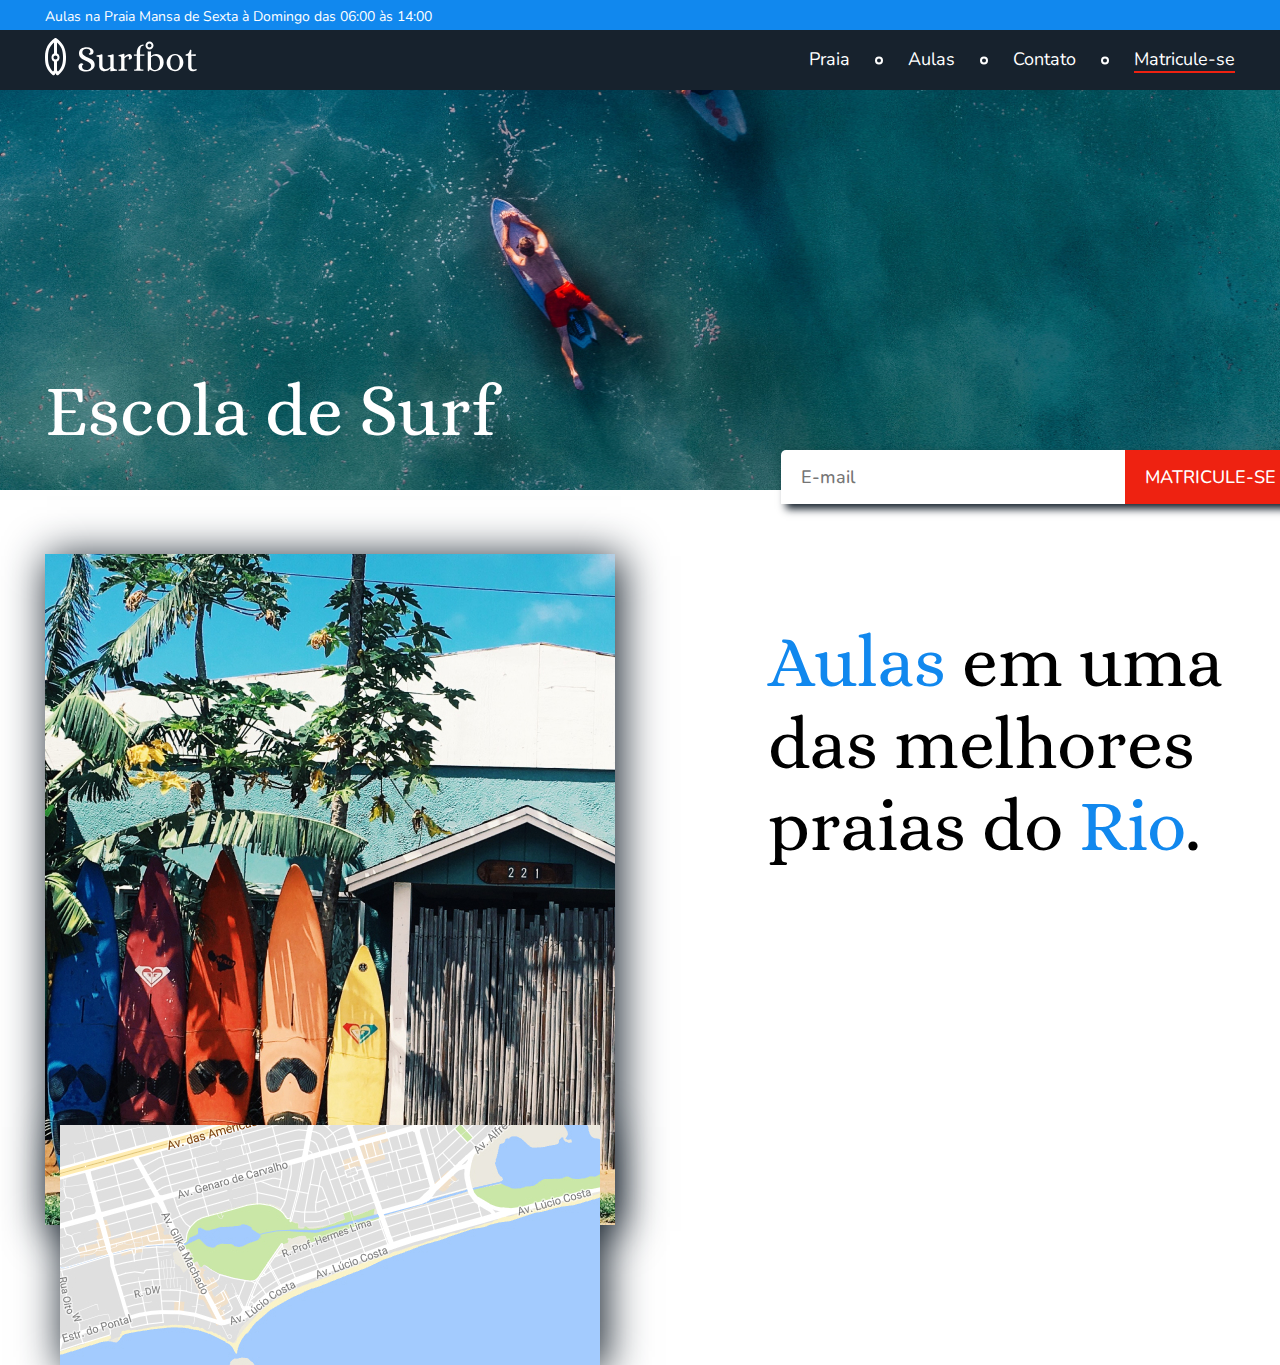
==== html/index.html @ c763ec60 ":whale2: 2021 :whale2:" ====
<!DOCTYPE html>
<html lang="pt-br">
  <head>
    <meta charset="UTF-8" />
    <title>Surfbot | Escola Especializada em Surf</title>

    <meta property="og:type" content="website" />
    <meta
      property="og:title"
      content="Surfbot - Escola Especializada em Surf"
    />
    <meta
      property="og:title"
      content="Cursos de Surf para Crianças, Jovens, Adultos e Profissionais na Praia Mansa, Rio de Janeiro (RJ)."
    />
    <meta property="og:url" content="http://surfbot.com" />

    <link rel="shortcut icon" href="../more/icons/surfbot-footer-icon.svg" />
    <link rel="stylesheet" href="../css/landing-page.css" />

    <!-- Nunito -->
    <link rel="preconnect" href="https://fonts.gstatic.com" />
    <link
      href="https://fonts.googleapis.com/css2?family=Nunito&display=swap"
      rel="stylesheet"
    />

    <!-- Alice -->
    <link rel="preconnect" href="https://fonts.gstatic.com" />
    <link
      href="https://fonts.googleapis.com/css2?family=Alice&family=Nunito&display=swap"
      rel="stylesheet"
    />
  </head>

  <body>
    <header>
      <div class="descriptionAboveHeader">
        <p>Aulas na Praia Mansa de Sexta à Domingo das 06:00 às 14:00</p>
      </div>

      <div class="header">
        <a href="index.html">
          <img src="../more/icons/surfbot-logo.svg" alt="Surfbot Logo" />
        </a>

        <nav>
          <ul>
            <li><a href="#">Praia</a></li>
            <img
              class="navIcon"
              src="../more/icons/Ellipse.svg"
              alt="Separador | Navegação"
            />
            <li><a href="#">Aulas</a></li>
            <img
              class="navIcon"
              src="../more/icons/Ellipse.svg"
              alt="Separador | Navegação"
            />
            <li><a href="#">Contato</a></li>
            <img
              class="navIcon"
              src="../more/icons/Ellipse.svg"
              alt="Separador | Navegação"
            />
            <li><a class="register" href="#">Matricule-se</a></li>
          </ul>
        </nav>
      </div>
    </header>

    <section id="introduction">
      <div class="surfSchool">
        <h1>Escola de Surf</h1>

        <form id="form" action="#">
          <input type="email" id="email" name="email" placeholder="E-mail">
          <input id="registerButton" type="submit" value="Matricule-se">
        </form>

        <img src="../more/img/bg-intro.jpg" alt="Surfbot">
      </div>
    </section>

    <section>
      <div class="description">
        <div class="OurHomeIsInSea">
          <img src="../more/img/foto-galeria.jpg" alt="Surfbot | Onde fica">
        </div>

        <div class="map">
          <img src="../more/img/mapa.jpg" alt="Surfbot | Mapa">
        </div>

        <p>
          <span style="color: #1188ee;">Aulas</span>
          em uma das melhores praias do <span style="color: #1188ee;">Rio</span>.
        </p>
      </div>
    </section>
  </body>
</html>
---- css/landing-page.css ----
* {
  margin: 0px;
  padding: 0px;
}

/*body {
  background-color: black;
}*/

p,
ul,
li,
a,
nav,
input,
label,
form {
  font-family: "Nunito", sans-serif;
}

h1 {
  font-family: "Alice", serif;
}

:root {
  --blue: #1188ee;
  --dark-blue: #17222d;
  --pumpkin: #ee2211;
  --gray: #BBCCDD;
  --shadow: #17222D;
}

/* Descrição acima do Header */
.descriptionAboveHeader {
  background-color: var(--blue);

  width: 100%;
  height: 30px;
}

.descriptionAboveHeader p {
  padding-top: 7.4px;
  padding-left: 45px;
  color: white;
  font-size: 14px;
  font-weight: normal;
}
/* FIM | Descrição acima do Header */

/* Header */
.header {
  background-color: var(--dark-blue);
  width: 100%;
  height: 60px;
}

.header a img {
  margin-left: 45px;
  padding-top: 8px;
}

nav {
  display: flex;
  float: right;
  margin-top: 17px;
}

ul {
  list-style: none;
  display: flex;
}

li {
  padding-right: 0px;
}

a {
  text-decoration: none;
  text-transform: none;
  color: white;
  font-size: 18px;
}

.register {
  border-bottom: 2px solid var(--pumpkin);
  margin-right: 45px;
}

.navIcon {
  padding-top: 3px;
  padding-left: 25px;
  padding-right: 25px;
}
/* FIM | Header */

/* Introduction */
.surfSchool img {
  width: 100%;
  max-height: 400px;
}

.surfSchool h1 {
  font-size: 72px;
  font-weight: lighter;
  color: white;

  margin-top: 0px;
  margin-left: 45px;

  display: flex;
  float: left;

  position: absolute;
  margin-top: 280px;
}

#form {
  display: flex;
  left: 61%;
  top: 50%;
  position: absolute;

  box-shadow: 5px 5px 8px var(--shadow);
}

#email {
  font-size: 18px;
  font-weight: 500;
  color: var(--gray);

  padding-top: 15px;
  padding-left: 20px;
  padding-right: 100px;
  padding-bottom: 15px;

  border-radius: 5px 0px 0px 5px;
  border: none;
}

#registerButton {
  font-size: 18px;
  font-weight: 500;
  line-height: 1.5;
  color: white;
  text-transform: uppercase;

  background-color: var(--pumpkin);

  padding-top: 9px;
  padding-right: 50px;
  padding-left: 20px;
  padding-bottom: 9px;

  border-radius: 0px 5px 5px 0px;
  border: none;
  cursor: pointer;
}
/* FIM | Introduction */

/* Description */
.description img {
  margin-top: 60px;
  margin-left: 45px;

  display: block;
}

.description p {
  font-family: "Alice", serif;
  font-size: 72px;
  line-height: 74,04px;

  position: absolute;
  top: 69%;
  left: 60%;
}

.OurHomeIsInSea img {
  box-shadow: 4px 4px 40px 2px var(--shadow); /* MELHORAR ESTA SOMBRA */
}

.map img {
  margin-top: -100px;
  margin-left: 60px;
  box-shadow: 4px 4px 40px 2px var(--shadow); /* MELHORAR ESTA SOMBRA */
}
/* END | Description */
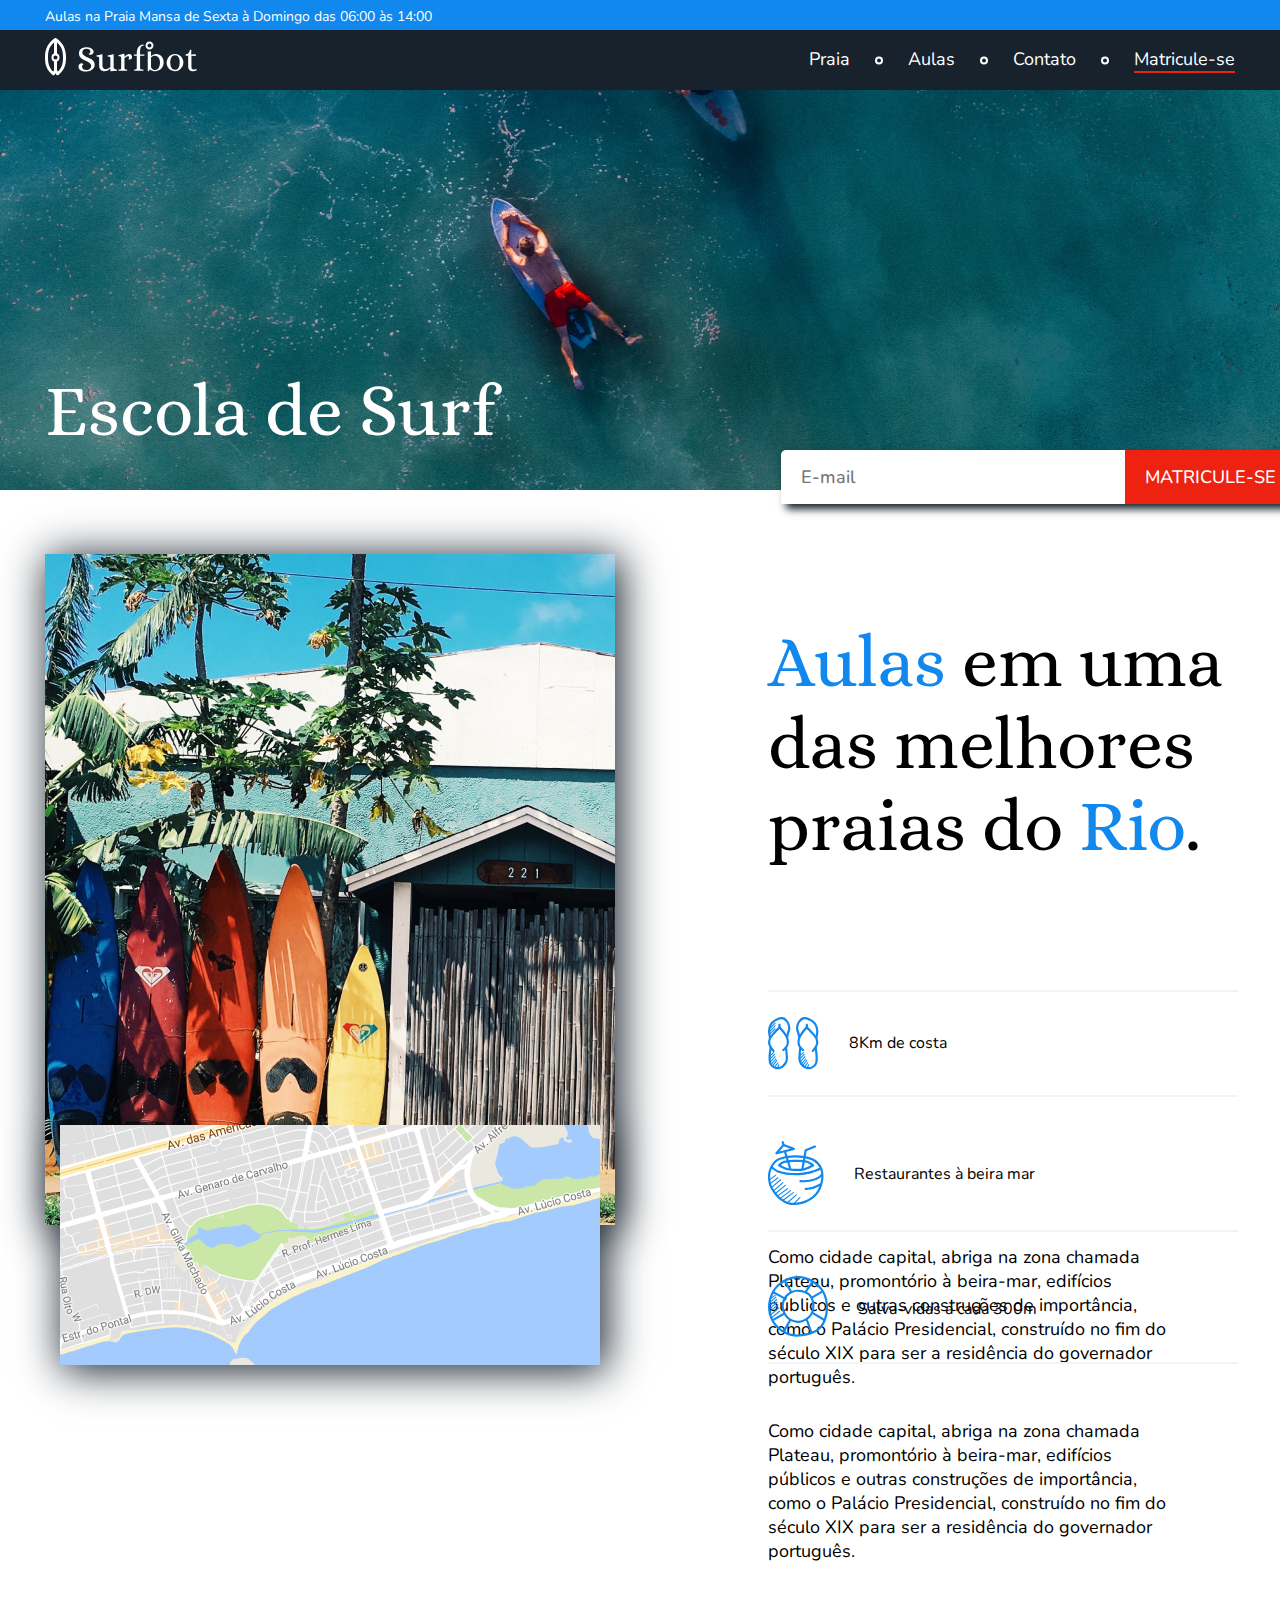
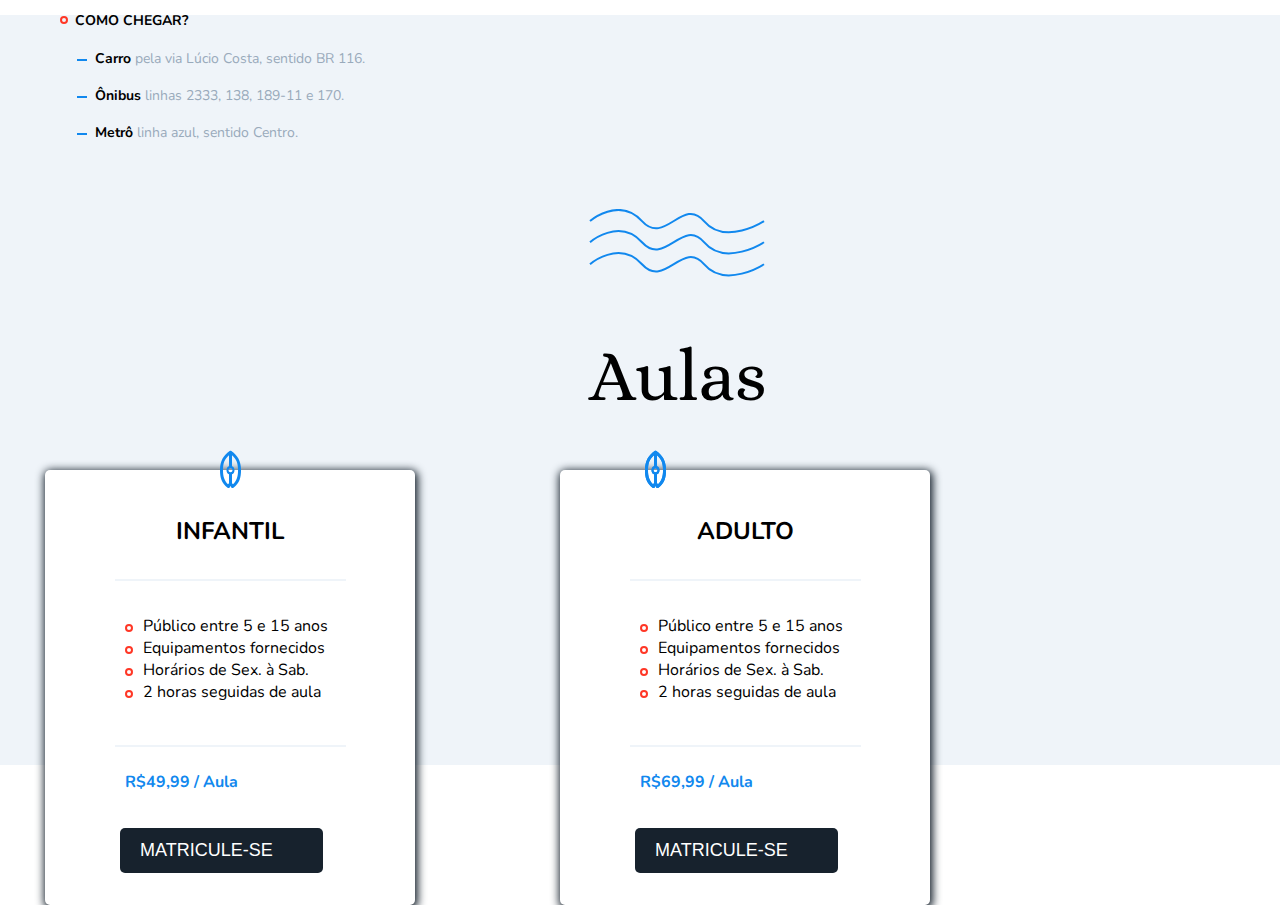
==== commit 2010498d: "fix: atualizando projeto" ====
--- a/html/index.html
+++ b/html/index.html
@@ -75,28 +75,163 @@
         <h1>Escola de Surf</h1>
 
         <form id="form" action="#">
-          <input type="email" id="email" name="email" placeholder="E-mail">
-          <input id="registerButton" type="submit" value="Matricule-se">
+          <input type="email" id="email" name="email" placeholder="E-mail" />
+          <input id="registerButton" type="submit" value="Matricule-se" />
         </form>
 
-        <img src="../more/img/bg-intro.jpg" alt="Surfbot">
+        <img src="../more/img/bg-intro.jpg" alt="Surfbot" />
       </div>
     </section>
 
     <section>
       <div class="description">
         <div class="OurHomeIsInSea">
-          <img src="../more/img/foto-galeria.jpg" alt="Surfbot | Onde fica">
+          <img src="../more/img/foto-galeria.jpg" alt="Surfbot | Onde fica" />
         </div>
 
         <div class="map">
-          <img src="../more/img/mapa.jpg" alt="Surfbot | Mapa">
+          <img src="../more/img/mapa.jpg" alt="Surfbot | Mapa" />
+        </div>
+
+        <div class="howToGet">
+          <div>
+            <h1>Como Chegar?</h1>
+            <img src="../more/icons/RedEllipse.svg" alt="Icon" />
+          </div>
+
+          <div class="howToGetList">
+            <ul>
+              <li>
+                <b>Carro</b
+                ><span style="color: #99aabb">
+                  pela via Lúcio Costa, sentido BR 116.</span
+                >
+                <img src="../more/icons/Rectangle.svg" alt="New List Style" />
+              </li>
+
+              <li>
+                <b>Ônibus</b
+                ><span style="color: #99aabb">
+                  linhas 2333, 138, 189-11 e 170.</span
+                >
+                <img src="../more/icons/Rectangle.svg" alt="New List Style" />
+              </li>
+
+              <li>
+                <b>Metrô</b
+                ><span style="color: #99aabb">
+                  linha azul, sentido Centro.</span
+                >
+                <img src="../more/icons/Rectangle.svg" alt="New List Style" />
+              </li>
+            </ul>
+          </div>
         </div>
 
         <p>
-          <span style="color: #1188ee;">Aulas</span>
-          em uma das melhores praias do <span style="color: #1188ee;">Rio</span>.
+          <span style="color: #1188ee">Aulas</span>
+          em uma das melhores praias do <span style="color: #1188ee">Rio</span>.
         </p>
+      </div>
+
+      <div class="descriptionIcons">
+        <div class="coast">
+          <img src="../more/icons/sandalhas.svg" alt="Icon" />
+          <p>8Km de costa</p>
+        </div>
+
+        <div class="restaurants">
+          <img src="../more/icons/coco.svg" alt="Icon" />
+          <p>Restaurantes à beira mar</p>
+        </div>
+
+        <div class="lifePreserver">
+          <img src="../more/icons/boia.svg" alt="Icon" />
+          <p>Salva-vidas a cada 300m</p>
+        </div>
+      </div>
+
+      <div class="descriptionTextArea">
+        <p>
+          Como cidade capital, abriga na zona chamada Plateau, promontório à
+          beira-mar, edifícios públicos e outras construções de importância,
+          como o Palácio Presidencial, construído no fim do século XIX para ser
+          a residência do governador português.
+        </p>
+        <p>
+          Como cidade capital, abriga na zona chamada Plateau, promontório à
+          beira-mar, edifícios públicos e outras construções de importância,
+          como o Palácio Presidencial, construído no fim do século XIX para ser
+          a residência do governador português.
+        </p>
+      </div>
+    </section>
+
+    <section>
+      <div id="plans">
+        <img src="../more/icons/ondas.svg" alt="Waves Icon" />
+        <h1>Aulas</h1>
+      </div>
+
+      <div class="pricesOfOurPlans">
+        <div class="kids">
+          <div id="kids">
+            <img src="../more/icons/surfbot-icon.svg" alt="Surfbot Icon" />
+            <h1>Infantil</h1>
+          </div>
+
+          <img src="../more/icons/line.svg" alt="Line" />
+
+          <ul class="listIcon">
+            <img src="../more/icons/RedEllipse.svg" alt="List Icon" />
+            <li class="firstItemOfTheClass">Público entre 5 e 15 anos</li>
+
+            <img src="../more/icons/RedEllipse.svg" alt="List Icon" />
+            <li>Equipamentos fornecidos</li>
+
+            <img src="../more/icons/RedEllipse.svg" alt="List Icon" />
+            <li>Horários de Sex. à Sab.</li>
+
+            <img src="../more/icons/RedEllipse.svg" alt="List Icon" />
+            <li class="lastItemOfTheClass">2 horas seguidas de aula</li>
+          </ul>
+
+          <img src="../more/icons/line.svg" alt="Line" />
+
+          <b>R$49,99 / Aula</b>
+          <button type="submit">Matricule-se</button>
+        </div>
+      </div>
+
+      <div class="adultPlans">
+        <div class="adult">
+          <div id="adult">
+            <img src="../more/icons/surfbot-icon.svg" alt="Surfbot Icon" />
+            <img src="../more/icons/surfbot-icon.svg" alt="Surfbot Icon" />
+            <h1>Adulto</h1>
+          </div>
+
+          <img src="../more/icons/line.svg" alt="Line" />
+
+          <ul class="listIcon">
+            <img src="../more/icons/RedEllipse.svg" alt="List Icon" />
+            <li class="firstItemOfTheClass">Público entre 5 e 15 anos</li>
+
+            <img src="../more/icons/RedEllipse.svg" alt="List Icon" />
+            <li>Equipamentos fornecidos</li>
+
+            <img src="../more/icons/RedEllipse.svg" alt="List Icon" />
+            <li>Horários de Sex. à Sab.</li>
+
+            <img src="../more/icons/RedEllipse.svg" alt="List Icon" />
+            <li class="lastItemOfTheClass">2 horas seguidas de aula</li>
+          </ul>
+
+          <img src="../more/icons/line.svg" alt="Line" />
+
+          <b>R$69,99 / Aula</b>
+          <button type="submit">Matricule-se</button>
+        </div>
       </div>
     </section>
   </body>
--- a/css/landing-page.css
+++ b/css/landing-page.css
@@ -2,10 +2,6 @@
   margin: 0px;
   padding: 0px;
 }
-
-/*body {
-  background-color: black;
-}*/
 
 p,
 ul,
@@ -14,7 +10,8 @@
 nav,
 input,
 label,
-form {
+form,
+h3 {
   font-family: "Nunito", sans-serif;
 }
 
@@ -26,8 +23,10 @@
   --blue: #1188ee;
   --dark-blue: #17222d;
   --pumpkin: #ee2211;
-  --gray: #BBCCDD;
-  --shadow: #17222D;
+  --gray: #bbccdd;
+  --shadow: #17222d;
+  --border-icon: #eff4f9;
+  --background-gray: #eff4f9;
 }
 
 /* Descrição acima do Header */
@@ -59,22 +58,22 @@
   padding-top: 8px;
 }
 
-nav {
+.header nav {
   display: flex;
   float: right;
   margin-top: 17px;
 }
 
-ul {
+.header ul {
   list-style: none;
   display: flex;
 }
 
-li {
+.header li {
   padding-right: 0px;
 }
 
-a {
+.header a {
   text-decoration: none;
   text-transform: none;
   color: white;
@@ -168,7 +167,7 @@
 .description p {
   font-family: "Alice", serif;
   font-size: 72px;
-  line-height: 74,04px;
+  line-height: 74, 04px;
 
   position: absolute;
   top: 69%;
@@ -184,4 +183,319 @@
   margin-left: 60px;
   box-shadow: 4px 4px 40px 2px var(--shadow); /* MELHORAR ESTA SOMBRA */
 }
+
+.descriptionIcons p,
+.descriptionIcons img {
+  display: flex;
+  float: left;
+}
+
+.coast {
+  position: absolute;
+  top: 110%;
+  left: 60%;
+
+  width: 470px;
+  padding-top: 25px;
+  padding-bottom: 25px;
+
+  border-top: 2px solid var(--border-icon);
+  border-bottom: 2px solid var(--border-icon);
+}
+
+.coast p {
+  padding-top: 15px;
+  padding-left: 30px;
+}
+
+.restaurants {
+  position: absolute;
+  top: 124%;
+  left: 60%;
+
+  width: 470px;
+  padding-top: 25px;
+  padding-bottom: 25px;
+
+  border-bottom: 2px solid var(--border-icon);
+}
+
+.restaurants p {
+  padding-top: 22px;
+  padding-left: 30px;
+}
+
+.lifePreserver {
+  position: absolute;
+  top: 139%;
+  left: 60%;
+
+  width: 470px;
+  padding-top: 25px;
+  padding-bottom: 25px;
+
+  border-bottom: 2px solid var(--border-icon);
+}
+
+.lifePreserver p {
+  padding-top: 22px;
+  padding-left: 30px;
+}
+
+.descriptionTextArea {
+  display: block;
+  float: right;
+
+  margin-top: -120px;
+  margin-left: 60%;
+  margin-right: 100px;
+
+  font-size: 18px;
+}
+
+.descriptionTextArea p {
+  margin-bottom: 30px;
+}
+
+.howToGet {
+  position: absolute;
+  top: 179%;
+}
+
+.howToGet h1 {
+  font-family: "Nunito", sans-serif;
+  font-size: 14px;
+  font-weight: bold;
+  text-transform: uppercase;
+
+  margin-left: 75px;
+}
+
+.howToGet img {
+  margin-left: 60px;
+  margin-top: -14px;
+}
+
+.howToGetList {
+  margin-top: 10px;
+  margin-bottom: 10px;
+}
+
+.howToGetList ul li {
+  font-size: 14px;
+  margin-top: 25px;
+  margin-left: 95px;
+
+  list-style: none;
+}
+
+.howToGetList img {
+  margin-left: -18px;
+  padding-top: 5px;
+}
 /* END | Description */
+
+/* Plans */
+#plans {
+  width: 100%;
+  height: 750px;
+
+  background-color: var(--background-gray);
+
+  margin-top: 250px;
+}
+
+#plans img {
+  position: absolute;
+  top: 201%;
+  left: 46%;
+}
+
+#plans h1 {
+  font-size: 72px;
+  font-weight: lighter;
+
+  position: absolute;
+  top: 215%;
+  left: 46%;
+}
+
+.pricesOfOurPlans {
+  width: 370px;
+  height: 435px;
+  background-color: white;
+
+  position: absolute;
+  top: 230%;
+  left: 45px;
+
+  border-radius: 5px;
+  box-shadow: 1px 2px 8px 2px var(--shadow); /* MELHORAR ESTA SOMBRA */
+}
+
+.kids img {
+  margin-left: 70px;
+}
+
+.kids h1 {
+  font-family: "Nunito", sans-serif;
+  font-size: 24px;
+  text-transform: uppercase;
+
+  display: flex;
+  justify-content: center;
+
+  margin-top: 45px;
+  margin-bottom: 20px;
+}
+
+#kids img {
+  position: absolute;
+  top: -4.5%;
+  left: 105px;
+}
+
+.kids ul li {
+  list-style: none;
+}
+
+.listIcon img {
+  display: flex;
+  float: left;
+
+  margin-top: 9px;
+  margin-left: 80px;
+  margin-right: 10px;
+}
+
+.firstItemOfTheClass {
+  margin-top: 30px;
+}
+
+.lastItemOfTheClass {
+  margin-bottom: 30px;
+}
+
+.kids b {
+  font-family: "Nunito", sans-serif;
+  font-weight: bold;
+  color: var(--blue);
+
+  display: flex;
+
+  margin-top: 20px;
+  margin-left: 80px;
+}
+
+.kids button {
+  font-size: 18px;
+  font-weight: 500;
+  line-height: 1.5;
+  color: white;
+  text-transform: uppercase;
+
+  background-color: var(--dark-blue);
+
+  padding-top: 9px;
+  padding-right: 50px;
+  padding-left: 20px;
+  padding-bottom: 9px;
+
+  border-radius: 5px;
+  border: none;
+  cursor: pointer;
+
+  margin-top: 35px;
+  margin-left: 75px;
+}
+
+.adultPlans {
+  width: 370px;
+  height: 435px;
+  background-color: white;
+
+  position: absolute;
+  top: 230%;
+  left: 560px;
+
+  border-radius: 5px;
+  box-shadow: 1px 2px 8px 2px var(--shadow); /* MELHORAR ESTA SOMBRA */
+}
+
+.adult img {
+  margin-left: 70px;
+}
+
+.adult h1 {
+  font-family: "Nunito", sans-serif;
+  font-size: 24px;
+  text-transform: uppercase;
+
+  display: flex;
+  justify-content: center;
+
+  margin-top: 45px;
+  margin-bottom: 20px;
+}
+
+#adult img {
+  position: absolute;
+  top: -4.5%;
+  left: 15px;
+  right: 15px;
+}
+
+.adult ul li {
+  list-style: none;
+}
+
+.listIcon img {
+  display: flex;
+  float: left;
+
+  margin-top: 9px;
+  margin-left: 80px;
+  margin-right: 10px;
+}
+
+.firstItemOfTheClass {
+  margin-top: 30px;
+}
+
+.lastItemOfTheClass {
+  margin-bottom: 30px;
+}
+
+.adult b {
+  font-family: "Nunito", sans-serif;
+  font-weight: bold;
+  color: var(--blue);
+
+  display: flex;
+
+  margin-top: 20px;
+  margin-left: 80px;
+}
+
+.adult button {
+  font-size: 18px;
+  font-weight: 500;
+  line-height: 1.5;
+  color: white;
+  text-transform: uppercase;
+
+  background-color: var(--dark-blue);
+
+  padding-top: 9px;
+  padding-right: 50px;
+  padding-left: 20px;
+  padding-bottom: 9px;
+
+  border-radius: 5px;
+  border: none;
+  cursor: pointer;
+
+  margin-top: 35px;
+  margin-left: 75px;
+}
+/* END | Plans */
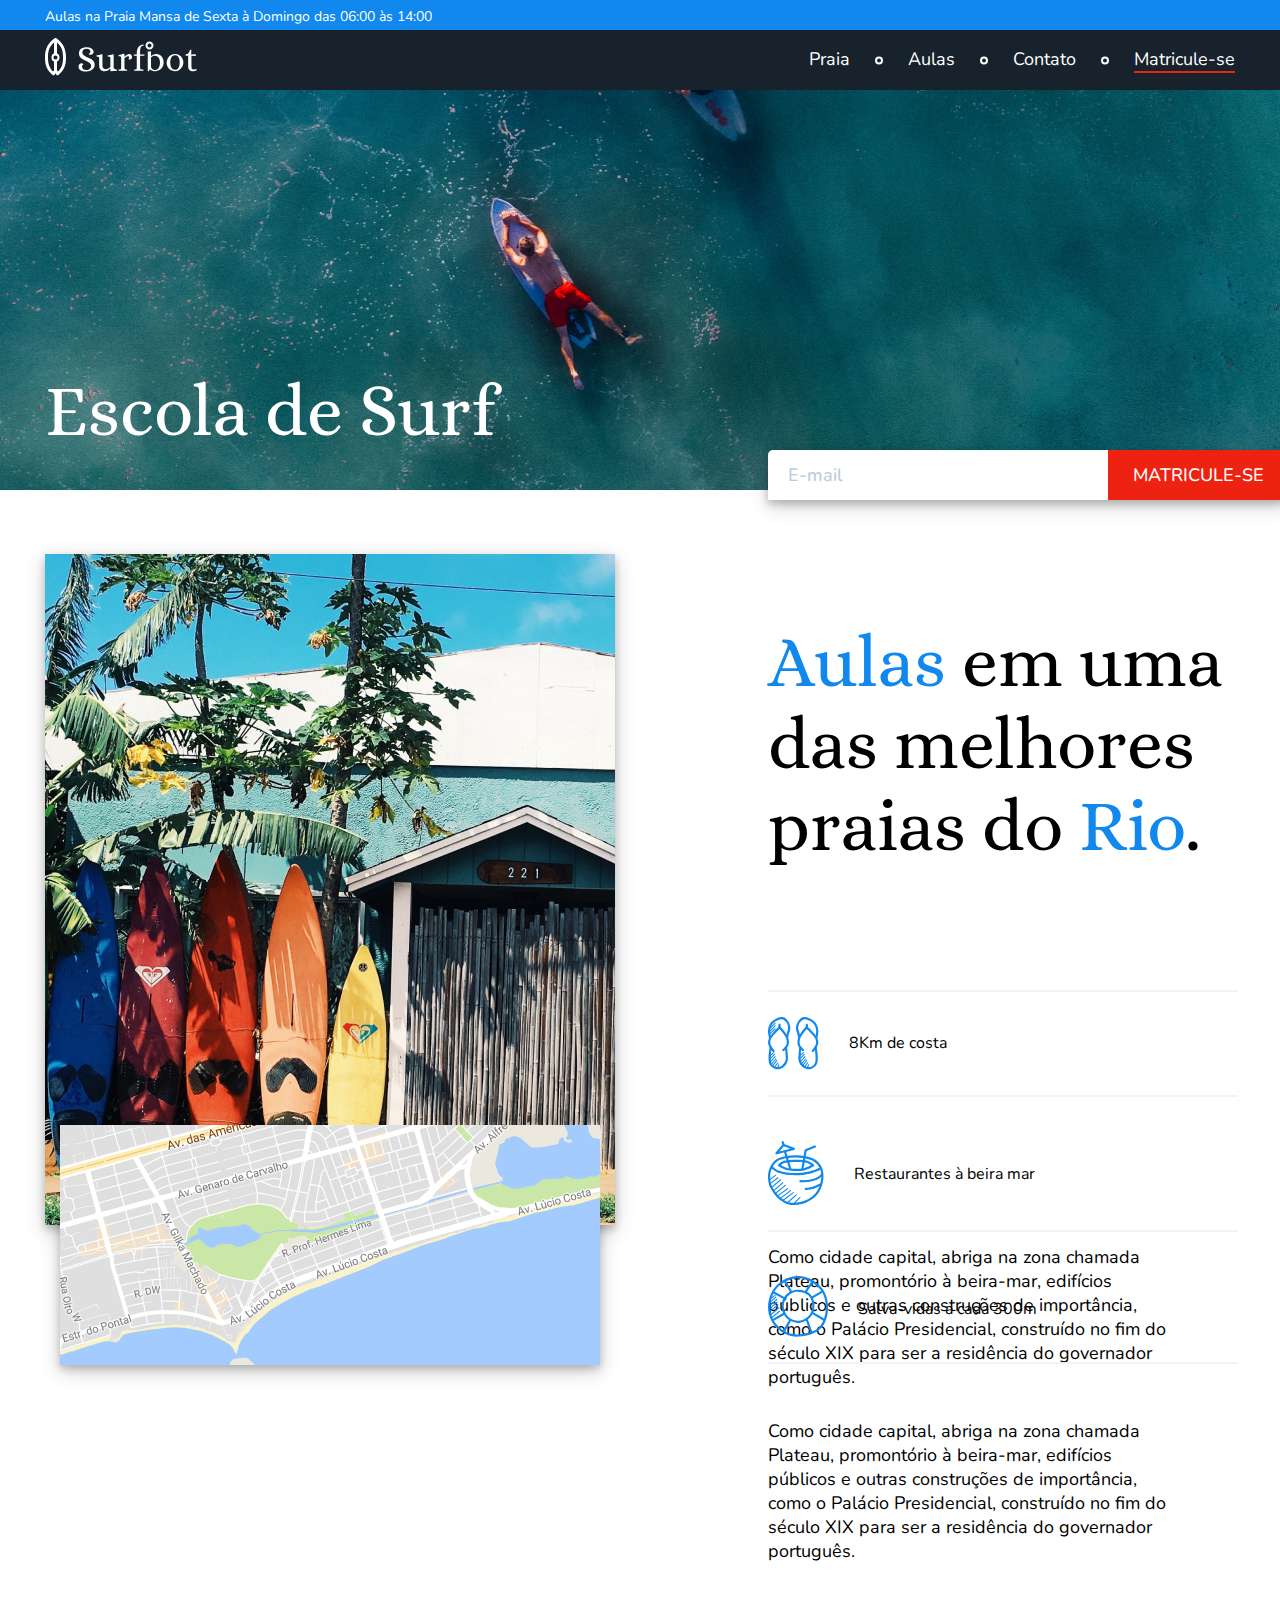
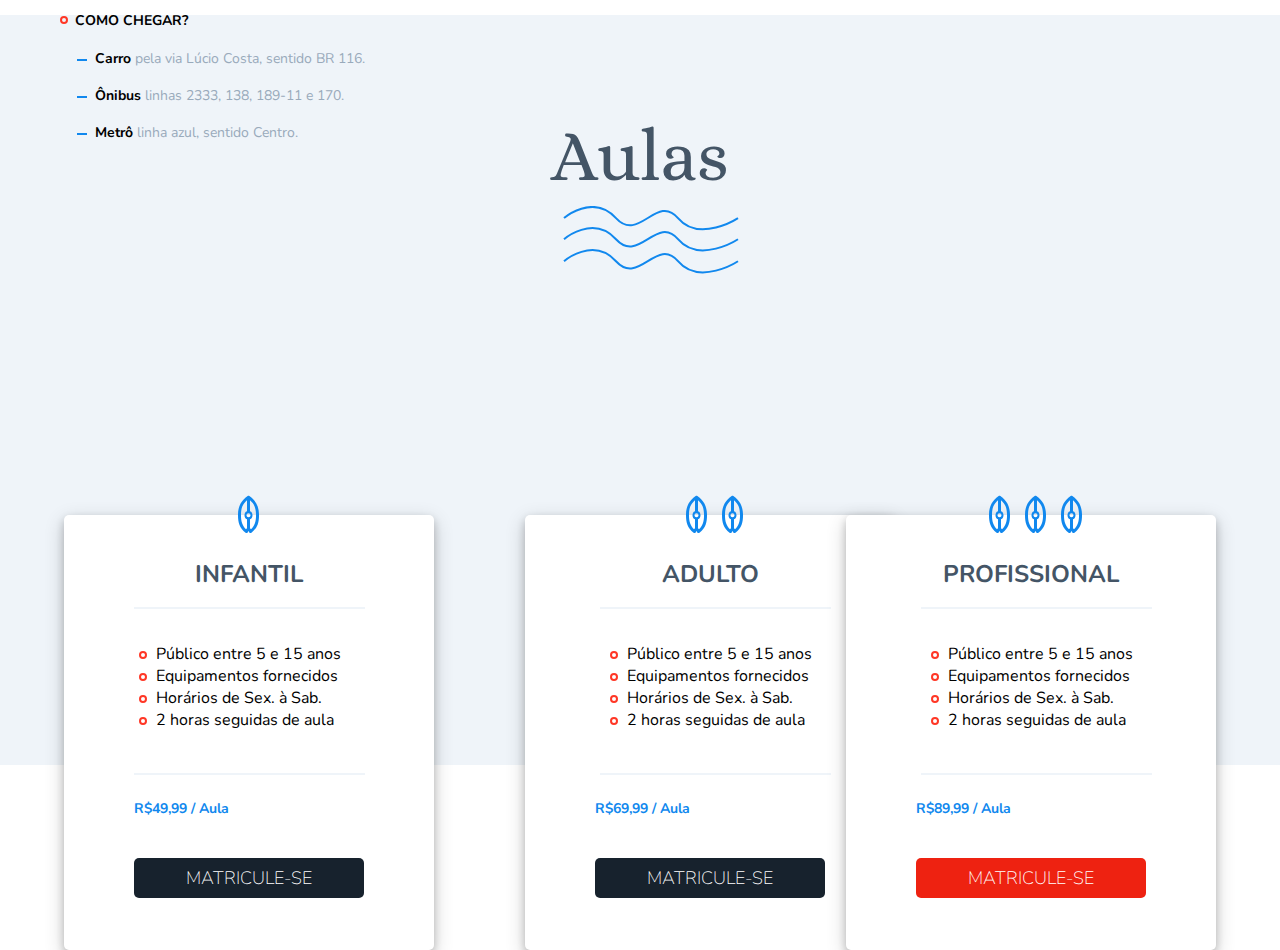
==== commit fb543e42: ":whale2: 2021 :whale2:" ====
--- a/html/index.html
+++ b/html/index.html
@@ -167,70 +167,123 @@
       </div>
     </section>
 
-    <section>
-      <div id="plans">
-        <img src="../more/icons/ondas.svg" alt="Waves Icon" />
+    <section id="plans">
+      <div class="titleAndIcon">
+        <img src="../more/icons/ondas.svg" alt="Waves" />
         <h1>Aulas</h1>
       </div>
 
-      <div class="pricesOfOurPlans">
+      <!--KIDS-->
+      <div id="backgroundDivKids">
+        <img src="../more/icons/surfbot-icon.svg" alt="Surfbot ICON" />
+
         <div class="kids">
-          <div id="kids">
-            <img src="../more/icons/surfbot-icon.svg" alt="Surfbot Icon" />
-            <h1>Infantil</h1>
-          </div>
-
-          <img src="../more/icons/line.svg" alt="Line" />
-
-          <ul class="listIcon">
-            <img src="../more/icons/RedEllipse.svg" alt="List Icon" />
-            <li class="firstItemOfTheClass">Público entre 5 e 15 anos</li>
-
-            <img src="../more/icons/RedEllipse.svg" alt="List Icon" />
-            <li>Equipamentos fornecidos</li>
-
-            <img src="../more/icons/RedEllipse.svg" alt="List Icon" />
-            <li>Horários de Sex. à Sab.</li>
-
-            <img src="../more/icons/RedEllipse.svg" alt="List Icon" />
-            <li class="lastItemOfTheClass">2 horas seguidas de aula</li>
-          </ul>
-
-          <img src="../more/icons/line.svg" alt="Line" />
-
-          <b>R$49,99 / Aula</b>
-          <button type="submit">Matricule-se</button>
-        </div>
-      </div>
-
-      <div class="adultPlans">
-        <div class="adult">
-          <div id="adult">
-            <img src="../more/icons/surfbot-icon.svg" alt="Surfbot Icon" />
-            <img src="../more/icons/surfbot-icon.svg" alt="Surfbot Icon" />
-            <h1>Adulto</h1>
-          </div>
-
-          <img src="../more/icons/line.svg" alt="Line" />
-
-          <ul class="listIcon">
-            <img src="../more/icons/RedEllipse.svg" alt="List Icon" />
-            <li class="firstItemOfTheClass">Público entre 5 e 15 anos</li>
-
-            <img src="../more/icons/RedEllipse.svg" alt="List Icon" />
-            <li>Equipamentos fornecidos</li>
-
-            <img src="../more/icons/RedEllipse.svg" alt="List Icon" />
-            <li>Horários de Sex. à Sab.</li>
-
-            <img src="../more/icons/RedEllipse.svg" alt="List Icon" />
-            <li class="lastItemOfTheClass">2 horas seguidas de aula</li>
-          </ul>
-
-          <img src="../more/icons/line.svg" alt="Line" />
-
-          <b>R$69,99 / Aula</b>
-          <button type="submit">Matricule-se</button>
+          <h1>Infantil</h1>
+          <img src="../more/icons/line.svg" alt="Line">
+
+          <ul class="kidsDescriptionPlans">
+            <li>
+              <img src="../more/icons/RedEllipse.svg" alt="Red Ellipse">
+              Público entre 5 e 15 anos
+            </li>
+            <li>
+              <img src="../more/icons/RedEllipse.svg" alt="Red Ellipse">
+              Equipamentos fornecidos
+            </li>
+            <li>
+              <img src="../more/icons/RedEllipse.svg" alt="Red Ellipse">
+              Horários de Sex. à Sab.
+            </li>
+            <li>
+              <img src="../more/icons/RedEllipse.svg" alt="Red Ellipse">
+              2 horas seguidas de aula
+            </li>
+          </ul>
+
+          <img src="../more/icons/line.svg" alt="Line">
+
+          <p>R$49,99 / Aula</p>
+        </div>
+
+        <div class="btnKids">
+          <input type="button" value="Matricule-se">
+        </div>
+      </div>
+
+      <!--ADULT-->
+      <div id="backgroundDivAdults">
+        <img src="../more/icons/surfbot-icon.svg" alt="Surfbot ICON" />
+        <img src="../more/icons/surfbot-icon.svg" alt="Surfbot ICON" />
+
+        <div class="adults">
+          <h1>Adulto</h1>
+          <img src="../more/icons/line.svg" alt="Line">
+
+          <ul class="adultsDescriptionPlans">
+            <li>
+              <img src="../more/icons/RedEllipse.svg" alt="Red Ellipse">
+              Público entre 5 e 15 anos
+            </li>
+            <li>
+              <img src="../more/icons/RedEllipse.svg" alt="Red Ellipse">
+              Equipamentos fornecidos
+            </li>
+            <li>
+              <img src="../more/icons/RedEllipse.svg" alt="Red Ellipse">
+              Horários de Sex. à Sab.
+            </li>
+            <li>
+              <img src="../more/icons/RedEllipse.svg" alt="Red Ellipse">
+              2 horas seguidas de aula
+            </li>
+          </ul>
+
+          <img src="../more/icons/line.svg" alt="Line">
+
+          <p>R$69,99 / Aula</p>
+        </div>
+
+        <div class="btnAdults">
+          <input type="button" value="Matricule-se">
+        </div>
+      </div>
+
+      <!--PROFESSIONALS-->
+      <div id="backgroundDivProfessionals">
+        <img src="../more/icons/surfbot-icon.svg" alt="Surfbot ICON" />
+        <img src="../more/icons/surfbot-icon.svg" alt="Surfbot ICON" />
+        <img src="../more/icons/surfbot-icon.svg" alt="Surfbot ICON" />
+
+        <div class="professionals">
+          <h1>Profissional</h1>
+          <img src="../more/icons/line.svg" alt="Line">
+
+          <ul class="professionalsDescriptionPlans">
+            <li>
+              <img src="../more/icons/RedEllipse.svg" alt="Red Ellipse">
+              Público entre 5 e 15 anos
+            </li>
+            <li>
+              <img src="../more/icons/RedEllipse.svg" alt="Red Ellipse">
+              Equipamentos fornecidos
+            </li>
+            <li>
+              <img src="../more/icons/RedEllipse.svg" alt="Red Ellipse">
+              Horários de Sex. à Sab.
+            </li>
+            <li>
+              <img src="../more/icons/RedEllipse.svg" alt="Red Ellipse">
+              2 horas seguidas de aula
+            </li>
+          </ul>
+
+          <img src="../more/icons/line.svg" alt="Line">
+
+          <p>R$89,99 / Aula</p>
+        </div>
+
+        <div class="btnProfessionals">
+          <input type="button" value="Matricule-se">
         </div>
       </div>
     </section>
--- a/css/landing-page.css
+++ b/css/landing-page.css
@@ -27,6 +27,7 @@
   --shadow: #17222d;
   --border-icon: #eff4f9;
   --background-gray: #eff4f9;
+  --title-gray: #445566;
 }
 
 /* Descrição acima do Header */
@@ -115,27 +116,31 @@
 
 #form {
   display: flex;
-  left: 61%;
+  left: 60%;
   top: 50%;
   position: absolute;
 
-  box-shadow: 5px 5px 8px var(--shadow);
+  box-shadow: 0 4px 8px 0 rgba(0, 0, 0, 0.2), 0 6px 20px 0 rgba(0, 0, 0, 0.19);
+  text-align: center;
 }
 
 #email {
   font-size: 18px;
   font-weight: 500;
-  color: var(--gray);
-
-  padding-top: 15px;
+
+  width: 320px;
+  height: 50px;
+
   padding-left: 20px;
-  padding-right: 100px;
-  padding-bottom: 15px;
 
   border-radius: 5px 0px 0px 5px;
   border: none;
 }
 
+::placeholder {
+  color: var(--gray);
+}
+
 #registerButton {
   font-size: 18px;
   font-weight: 500;
@@ -145,10 +150,7 @@
 
   background-color: var(--pumpkin);
 
-  padding-top: 9px;
-  padding-right: 50px;
-  padding-left: 20px;
-  padding-bottom: 9px;
+  width: 180px;
 
   border-radius: 0px 5px 5px 0px;
   border: none;
@@ -175,13 +177,15 @@
 }
 
 .OurHomeIsInSea img {
-  box-shadow: 4px 4px 40px 2px var(--shadow); /* MELHORAR ESTA SOMBRA */
+  box-shadow: 0 4px 8px 0 rgba(0, 0, 0, 0.2), 0 6px 20px 0 rgba(0, 0, 0, 0.19);
+  text-align: center;
 }
 
 .map img {
   margin-top: -100px;
   margin-left: 60px;
-  box-shadow: 4px 4px 40px 2px var(--shadow); /* MELHORAR ESTA SOMBRA */
+  box-shadow: 0 4px 8px 0 rgba(0, 0, 0, 0.2), 0 6px 20px 0 rgba(0, 0, 0, 0.19);
+  text-align: center;
 }
 
 .descriptionIcons p,
@@ -297,6 +301,7 @@
 
 /* Plans */
 #plans {
+  /* BACKGROUND */
   width: 100%;
   height: 750px;
 
@@ -305,197 +310,241 @@
   margin-top: 250px;
 }
 
-#plans img {
-  position: absolute;
-  top: 201%;
-  left: 46%;
-}
-
-#plans h1 {
+.titleAndIcon img {
+  position: absolute;
+  top: 200.7%;
+  left: 44%;
+}
+
+.titleAndIcon h1 {
   font-size: 72px;
   font-weight: lighter;
-
-  position: absolute;
-  top: 215%;
-  left: 46%;
-}
-
-.pricesOfOurPlans {
+  color: var(--title-gray);
+
+  padding-top: 100px;
+
+  display: flex;
+  justify-content: center;
+}
+
+#backgroundDivKids {
   width: 370px;
   height: 435px;
   background-color: white;
-
-  position: absolute;
-  top: 230%;
-  left: 45px;
-
   border-radius: 5px;
-  box-shadow: 1px 2px 8px 2px var(--shadow); /* MELHORAR ESTA SOMBRA */
-}
-
-.kids img {
+  box-shadow: 0 4px 8px 0 rgba(0, 0, 0, 0.2), 0 6px 20px 0 rgba(0, 0, 0, 0.19);
+  text-align: center;
+
+  position: absolute;
+  top: 235%;
+  left: 5%;
+}
+
+#backgroundDivKids img {
+  margin-top: -20px;
+}
+
+.kids h1 {
+  display: flex;
+  justify-content: center;
+
+  font-family: "Nunito", sans-serif;
+  font-size: 24px;
+  font-weight: bold;
+  text-transform: uppercase;
+  color: var(--title-gray);
+
+  margin-top: 20px;
+  padding-bottom: 5px;
+}
+
+.kids p {
+  font-weight: bold;
+  font-size: 14px;
+  color: var(--blue);
+  text-align: left;
+
+  margin-top: 20px;
   margin-left: 70px;
-}
-
-.kids h1 {
-  font-family: "Nunito", sans-serif;
-  font-size: 24px;
-  text-transform: uppercase;
-
-  display: flex;
-  justify-content: center;
-
-  margin-top: 45px;
   margin-bottom: 20px;
 }
 
-#kids img {
-  position: absolute;
-  top: -4.5%;
-  left: 105px;
-}
-
-.kids ul li {
+.kidsDescriptionPlans {
   list-style: none;
-}
-
-.listIcon img {
-  display: flex;
-  float: left;
-
-  margin-top: 9px;
-  margin-left: 80px;
-  margin-right: 10px;
-}
-
-.firstItemOfTheClass {
+  text-align: left;
+
   margin-top: 30px;
-}
-
-.lastItemOfTheClass {
+  margin-left: 75px;
   margin-bottom: 30px;
 }
 
-.kids b {
-  font-family: "Nunito", sans-serif;
-  font-weight: bold;
-  color: var(--blue);
-
-  display: flex;
-
-  margin-top: 20px;
-  margin-left: 80px;
-}
-
-.kids button {
-  font-size: 18px;
-  font-weight: 500;
-  line-height: 1.5;
-  color: white;
-  text-transform: uppercase;
-
+.kidsDescriptionPlans img {
+  padding-right: 5px;
+}
+
+.btnKids input {
+  width: 230px;
+  height: 40px;
+
+  font-family: "Nunito", sans-serif;
+  font-size: 18px;
+  text-transform: uppercase;
+  font-weight: lighter;
+  color: white;
   background-color: var(--dark-blue);
 
-  padding-top: 9px;
-  padding-right: 50px;
-  padding-left: 20px;
-  padding-bottom: 9px;
-
+  border: none;
   border-radius: 5px;
-  border: none;
-  cursor: pointer;
-
-  margin-top: 35px;
-  margin-left: 75px;
-}
-
-.adultPlans {
+
+  margin-top: 20px;
+}
+
+/* -------- */
+#backgroundDivAdults {
   width: 370px;
   height: 435px;
   background-color: white;
-
-  position: absolute;
-  top: 230%;
-  left: 560px;
-
   border-radius: 5px;
-  box-shadow: 1px 2px 8px 2px var(--shadow); /* MELHORAR ESTA SOMBRA */
-}
-
-.adult img {
+  box-shadow: 0 4px 8px 0 rgba(0, 0, 0, 0.2), 0 6px 20px 0 rgba(0, 0, 0, 0.19);
+  text-align: center;
+
+  position: absolute;
+  top: 235%;
+  left: 525px;
+}
+
+#backgroundDivAdults img {
+  margin-top: -20px;
+  padding-left: 10px;
+}
+
+.adults h1 {
+  display: flex;
+  justify-content: center;
+
+  font-family: "Nunito", sans-serif;
+  font-size: 24px;
+  font-weight: bold;
+  text-transform: uppercase;
+  color: var(--title-gray);
+
+  margin-top: 20px;
+  padding-bottom: 5px;
+}
+
+.adults p {
+  font-weight: bold;
+  font-size: 14px;
+  color: var(--blue);
+  text-align: left;
+
+  margin-top: 20px;
   margin-left: 70px;
-}
-
-.adult h1 {
+  margin-bottom: 20px;
+}
+
+.adultsDescriptionPlans {
+  list-style: none;
+  text-align: left;
+
+  margin-top: 30px;
+  margin-left: 75px;
+  margin-bottom: 30px;
+}
+
+.adultsDescriptionPlans img {
+  padding-right: 5px;
+}
+
+.btnAdults input {
+  width: 230px;
+  height: 40px;
+
+  font-family: "Nunito", sans-serif;
+  font-size: 18px;
+  text-transform: uppercase;
+  font-weight: lighter;
+  color: white;
+  background-color: var(--dark-blue);
+
+  border: none;
+  border-radius: 5px;
+
+  margin-top: 20px;
+}
+
+/* --------- */
+#backgroundDivProfessionals {
+  width: 370px;
+  height: 435px;
+  background-color: white;
+  border-radius: 5px;
+  box-shadow: 0 4px 8px 0 rgba(0, 0, 0, 0.2), 0 6px 20px 0 rgba(0, 0, 0, 0.19);
+  text-align: center;
+
+  position: absolute;
+  top: 235%;
+  right: 5%;
+}
+
+#backgroundDivProfessionals img {
+  margin-top: -20px;
+  padding-left: 10px;
+}
+
+.professionals h1 {
+  display: flex;
+  justify-content: center;
+
   font-family: "Nunito", sans-serif;
   font-size: 24px;
-  text-transform: uppercase;
-
-  display: flex;
-  justify-content: center;
-
-  margin-top: 45px;
+  font-weight: bold;
+  text-transform: uppercase;
+  color: var(--title-gray);
+
+  margin-top: 20px;
+  padding-bottom: 5px;
+}
+
+.professionals p {
+  font-weight: bold;
+  font-size: 14px;
+  color: var(--blue);
+  text-align: left;
+
+  margin-top: 20px;
+  margin-left: 70px;
   margin-bottom: 20px;
 }
 
-#adult img {
-  position: absolute;
-  top: -4.5%;
-  left: 15px;
-  right: 15px;
-}
-
-.adult ul li {
+.professionalsDescriptionPlans {
   list-style: none;
-}
-
-.listIcon img {
-  display: flex;
-  float: left;
-
-  margin-top: 9px;
-  margin-left: 80px;
-  margin-right: 10px;
-}
-
-.firstItemOfTheClass {
+  text-align: left;
+
   margin-top: 30px;
-}
-
-.lastItemOfTheClass {
+  margin-left: 75px;
   margin-bottom: 30px;
 }
 
-.adult b {
-  font-family: "Nunito", sans-serif;
-  font-weight: bold;
-  color: var(--blue);
-
-  display: flex;
-
-  margin-top: 20px;
-  margin-left: 80px;
-}
-
-.adult button {
-  font-size: 18px;
-  font-weight: 500;
-  line-height: 1.5;
-  color: white;
-  text-transform: uppercase;
-
-  background-color: var(--dark-blue);
-
-  padding-top: 9px;
-  padding-right: 50px;
-  padding-left: 20px;
-  padding-bottom: 9px;
-
+.professionalsDescriptionPlans img {
+  padding-right: 5px;
+}
+
+.btnProfessionals input {
+  width: 230px;
+  height: 40px;
+
+  font-family: "Nunito", sans-serif;
+  font-size: 18px;
+  text-transform: uppercase;
+  font-weight: lighter;
+  color: white;
+  background-color: var(--pumpkin);
+
+  border: none;
   border-radius: 5px;
-  border: none;
-  cursor: pointer;
-
-  margin-top: 35px;
-  margin-left: 75px;
-}
+
+  margin-top: 20px;
+}
+
 /* END | Plans */
